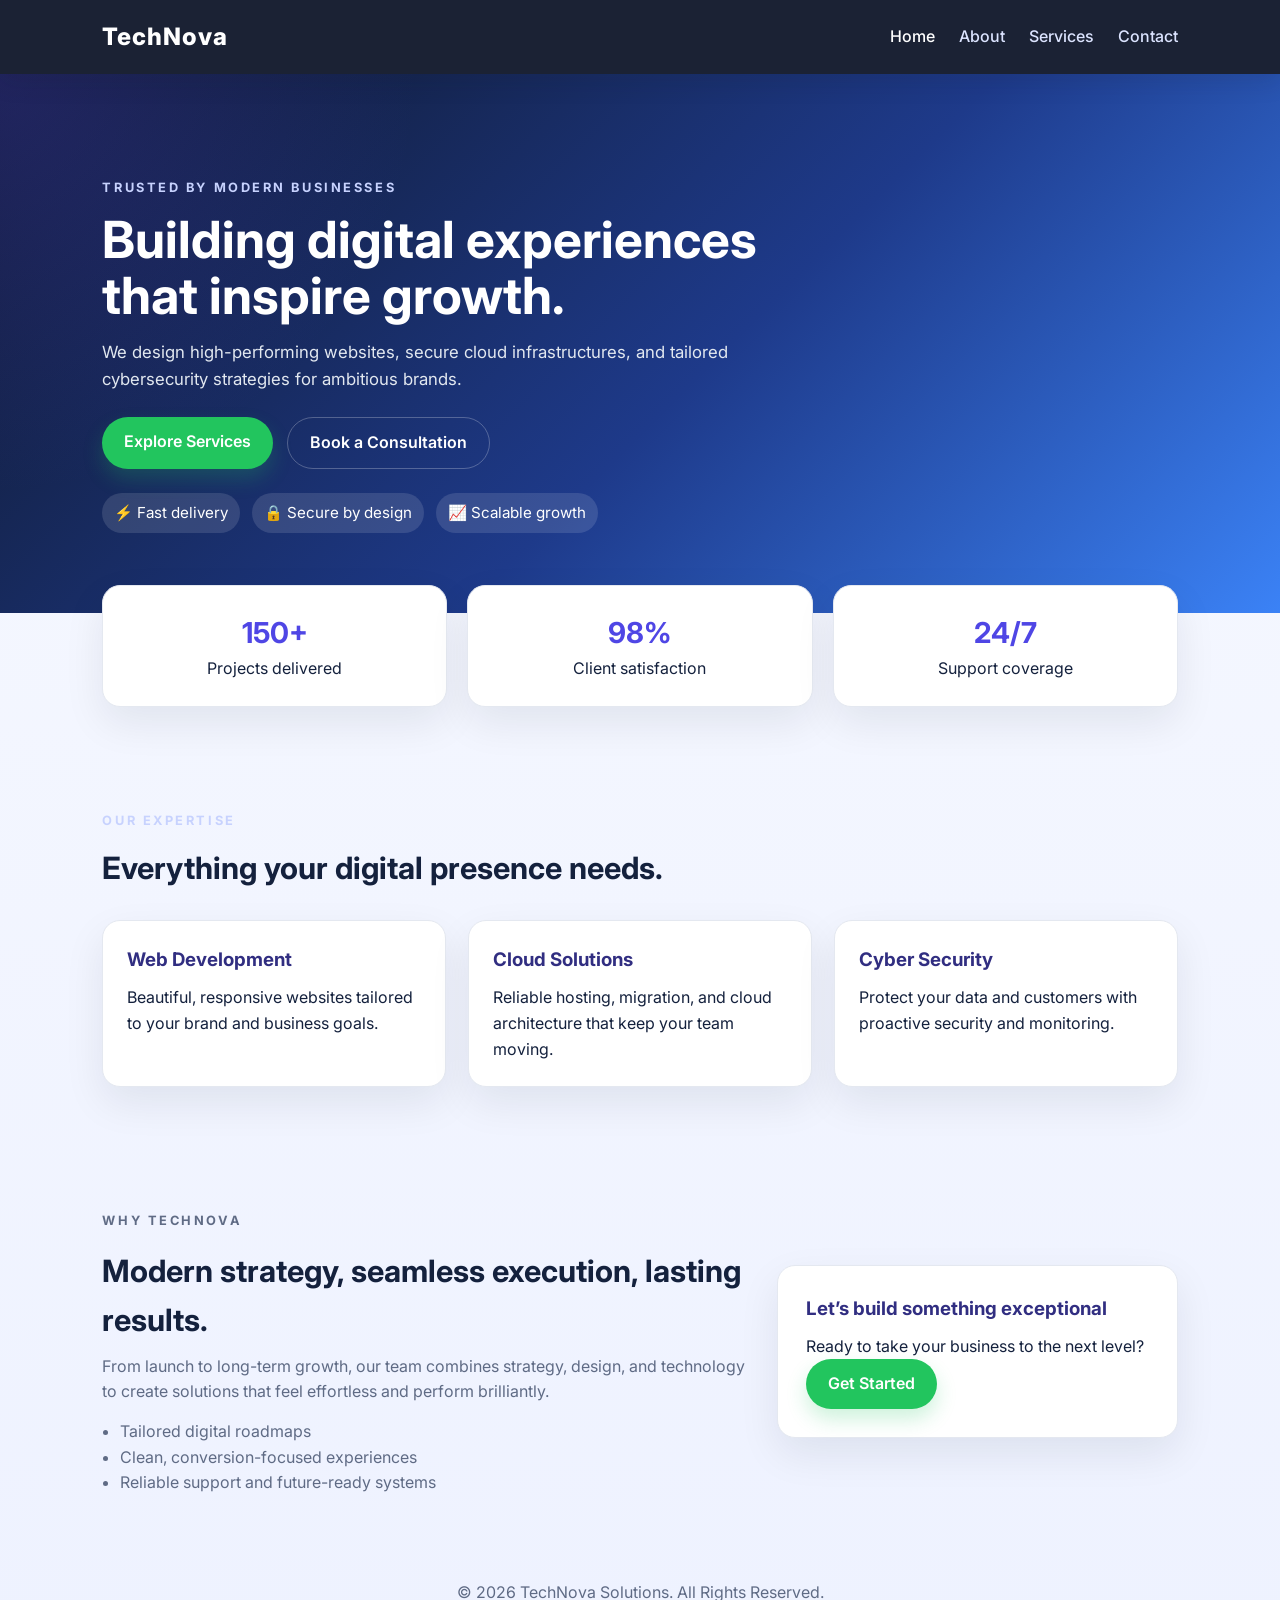
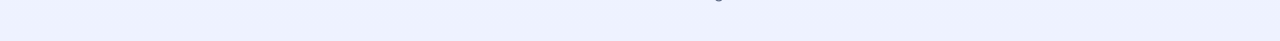
==== index.html @ 33be1dc9 "Add initial HTML structure and CSS for main pages: About, Contact, Services, and Index" ====
<!DOCTYPE html>
<html lang="en">
<head>
  <meta charset="UTF-8">
  <meta name="viewport" content="width=device-width, initial-scale=1.0">
  <title>TechNova | Modern Digital Solutions</title>
  <meta name="description" content="TechNova delivers innovative web, cloud, and cybersecurity solutions for growing businesses.">
  <link rel="preconnect" href="https://fonts.googleapis.com">
  <link rel="preconnect" href="https://fonts.gstatic.com" crossorigin>
  <link href="https://fonts.googleapis.com/css2?family=Inter:wght@400;500;600;700;800&display=swap" rel="stylesheet">
  <link rel="stylesheet" href="css/style.css">
</head>
<body>
  <header>
    <nav class="navbar">
      <a href="index.html" class="logo">TechNova</a>
      <ul class="nav-links">
        <li><a href="index.html" class="active">Home</a></li>
        <li><a href="about.html">About</a></li>
        <li><a href="services.html">Services</a></li>
        <li><a href="contact.html">Contact</a></li>
      </ul>
    </nav>
  </header>

  <main>
    <section class="hero">
      <div class="hero-content">
        <p class="eyebrow">Trusted by modern businesses</p>
        <h1>Building digital experiences that inspire growth.</h1>
        <p class="hero-text">We design high-performing websites, secure cloud infrastructures, and tailored cybersecurity strategies for ambitious brands.</p>
        <div class="hero-actions">
          <a class="btn btn-primary" href="services.html">Explore Services</a>
          <a class="btn btn-secondary" href="contact.html">Book a Consultation</a>
        </div>
        <div class="hero-badges">
          <span>⚡ Fast delivery</span>
          <span>🔒 Secure by design</span>
          <span>📈 Scalable growth</span>
        </div>
      </div>
    </section>

    <section class="stats">
      <div class="stat-card">
        <h3>150+</h3>
        <p>Projects delivered</p>
      </div>
      <div class="stat-card">
        <h3>98%</h3>
        <p>Client satisfaction</p>
      </div>
      <div class="stat-card">
        <h3>24/7</h3>
        <p>Support coverage</p>
      </div>
    </section>

    <section class="section">
      <div class="section-heading">
        <p class="eyebrow">Our expertise</p>
        <h2>Everything your digital presence needs.</h2>
      </div>
      <div class="cards">
        <article class="card">
          <h3>Web Development</h3>
          <p>Beautiful, responsive websites tailored to your brand and business goals.</p>
        </article>
        <article class="card">
          <h3>Cloud Solutions</h3>
          <p>Reliable hosting, migration, and cloud architecture that keep your team moving.</p>
        </article>
        <article class="card">
          <h3>Cyber Security</h3>
          <p>Protect your data and customers with proactive security and monitoring.</p>
        </article>
      </div>
    </section>

    <section class="section about-section">
      <div class="about-content">
        <p class="eyebrow">Why TechNova</p>
        <h2>Modern strategy, seamless execution, lasting results.</h2>
        <p>From launch to long-term growth, our team combines strategy, design, and technology to create solutions that feel effortless and perform brilliantly.</p>
        <ul>
          <li>Tailored digital roadmaps</li>
          <li>Clean, conversion-focused experiences</li>
          <li>Reliable support and future-ready systems</li>
        </ul>
      </div>
      <div class="about-panel">
        <h3>Let’s build something exceptional</h3>
        <p>Ready to take your business to the next level?</p>
        <a class="btn btn-primary" href="contact.html">Get Started</a>
      </div>
    </section>
  </main>

  <footer>
    <p>&copy; 2026 TechNova Solutions. All Rights Reserved.</p>
  </footer>
</body>
</html>
---- css/style.css ----
:root {
  --bg: #f5f7ff;
  --surface: #ffffff;
  --text: #14213d;
  --muted: #5f6b85;
  --primary: #4f46e5;
  --primary-dark: #312e81;
  --accent: #22c55e;
  --border: #e4e8f0;
}

* {
  margin: 0;
  padding: 0;
  box-sizing: border-box;
  font-family: 'Inter', sans-serif;
}

body {
  background: linear-gradient(180deg, #f7f9ff 0%, #eef2ff 100%);
  color: var(--text);
  line-height: 1.6;
}

.navbar {
  display: flex;
  justify-content: space-between;
  align-items: center;
  padding: 18px 8%;
  background: rgba(15, 23, 42, 0.95);
  box-shadow: 0 8px 24px rgba(15, 23, 42, 0.12);
  position: sticky;
  top: 0;
  z-index: 100;
}

.logo {
  color: #fff;
  font-size: 1.5rem;
  font-weight: 800;
  text-decoration: none;
  letter-spacing: 0.04em;
}

.nav-links {
  display: flex;
  list-style: none;
  gap: 24px;
}

.nav-links a {
  color: #dce4ff;
  text-decoration: none;
  font-weight: 500;
  transition: color 0.3s ease;
}

.nav-links a:hover,
.nav-links a.active {
  color: #fff;
}

.hero {
  padding: 100px 8% 80px;
  background: radial-gradient(circle at top left, rgba(79, 70, 229, 0.28), transparent 30%), linear-gradient(135deg, #0f172a 0%, #1e3a8a 55%, #3b82f6 100%);
  color: #fff;
}

.hero-content {
  max-width: 760px;
}

.eyebrow {
  display: inline-block;
  margin-bottom: 12px;
  font-size: 0.8rem;
  font-weight: 700;
  letter-spacing: 0.2em;
  text-transform: uppercase;
  color: #c7d2fe;
}

.hero h1 {
  font-size: clamp(2.2rem, 4vw, 3.6rem);
  line-height: 1.1;
  margin-bottom: 16px;
}

.hero-text {
  font-size: 1.05rem;
  color: #e2e8f0;
  max-width: 650px;
  margin-bottom: 24px;
}

.hero-actions {
  display: flex;
  flex-wrap: wrap;
  gap: 14px;
  margin-bottom: 24px;
}

.btn {
  display: inline-block;
  padding: 12px 22px;
  border-radius: 999px;
  text-decoration: none;
  font-weight: 600;
  transition: transform 0.2s ease, box-shadow 0.2s ease;
}

.btn:hover {
  transform: translateY(-2px);
}

.btn-primary {
  background: var(--accent);
  color: #fff;
  box-shadow: 0 10px 20px rgba(34, 197, 94, 0.22);
}

.btn-secondary {
  background: transparent;
  color: #fff;
  border: 1px solid rgba(255, 255, 255, 0.25);
}

.hero-badges {
  display: flex;
  flex-wrap: wrap;
  gap: 12px;
}

.hero-badges span {
  background: rgba(255, 255, 255, 0.12);
  padding: 8px 12px;
  border-radius: 999px;
  font-size: 0.95rem;
}

.stats {
  display: grid;
  grid-template-columns: repeat(auto-fit, minmax(180px, 1fr));
  gap: 20px;
  padding: 0 8% 40px;
  margin-top: -28px;
}

.stat-card,
.card,
.about-panel {
  background: var(--surface);
  border: 1px solid var(--border);
  border-radius: 18px;
  box-shadow: 0 16px 40px rgba(15, 23, 42, 0.08);
}

.stat-card {
  padding: 24px;
  text-align: center;
}

.stat-card h3 {
  font-size: 1.8rem;
  color: var(--primary);
}

.section {
  padding: 60px 8%;
}

.section-heading {
  margin-bottom: 28px;
}

.section-heading h2,
.about-content h2 {
  font-size: clamp(1.6rem, 2.4vw, 2.2rem);
  margin-bottom: 10px;
}

.cards {
  display: grid;
  grid-template-columns: repeat(auto-fit, minmax(220px, 1fr));
  gap: 22px;
}

.card {
  padding: 24px;
  transition: transform 0.25s ease, box-shadow 0.25s ease;
}

.card:hover {
  transform: translateY(-5px);
  box-shadow: 0 20px 40px rgba(15, 23, 42, 0.12);
}

.card h3 {
  margin-bottom: 10px;
  color: var(--primary-dark);
}

.about-section {
  display: grid;
  grid-template-columns: 1.3fr 0.8fr;
  gap: 24px;
  align-items: center;
}

.about-content p {
  color: var(--muted);
  margin-bottom: 14px;
}

.about-content ul {
  padding-left: 18px;
  color: var(--muted);
}

.about-panel {
  padding: 28px;
}

.about-panel h3 {
  margin-bottom: 10px;
  color: var(--primary-dark);
}

footer {
  text-align: center;
  padding: 24px 8% 36px;
  color: var(--muted);
}

form {
  display: flex;
  flex-direction: column;
  gap: 15px;
  max-width: 600px;
}

input,
textarea {
  padding: 12px;
  border: 1px solid var(--border);
  border-radius: 10px;
  background: #fff;
}

button {
  border: none;
  cursor: pointer;
}

@media (max-width: 768px) {
  .navbar {
    flex-direction: column;
    gap: 12px;
  }

  .nav-links {
    flex-wrap: wrap;
    justify-content: center;
    gap: 14px;
  }

  .hero {
    padding-top: 72px;
  }

  .about-section {
    grid-template-columns: 1fr;
  }
}
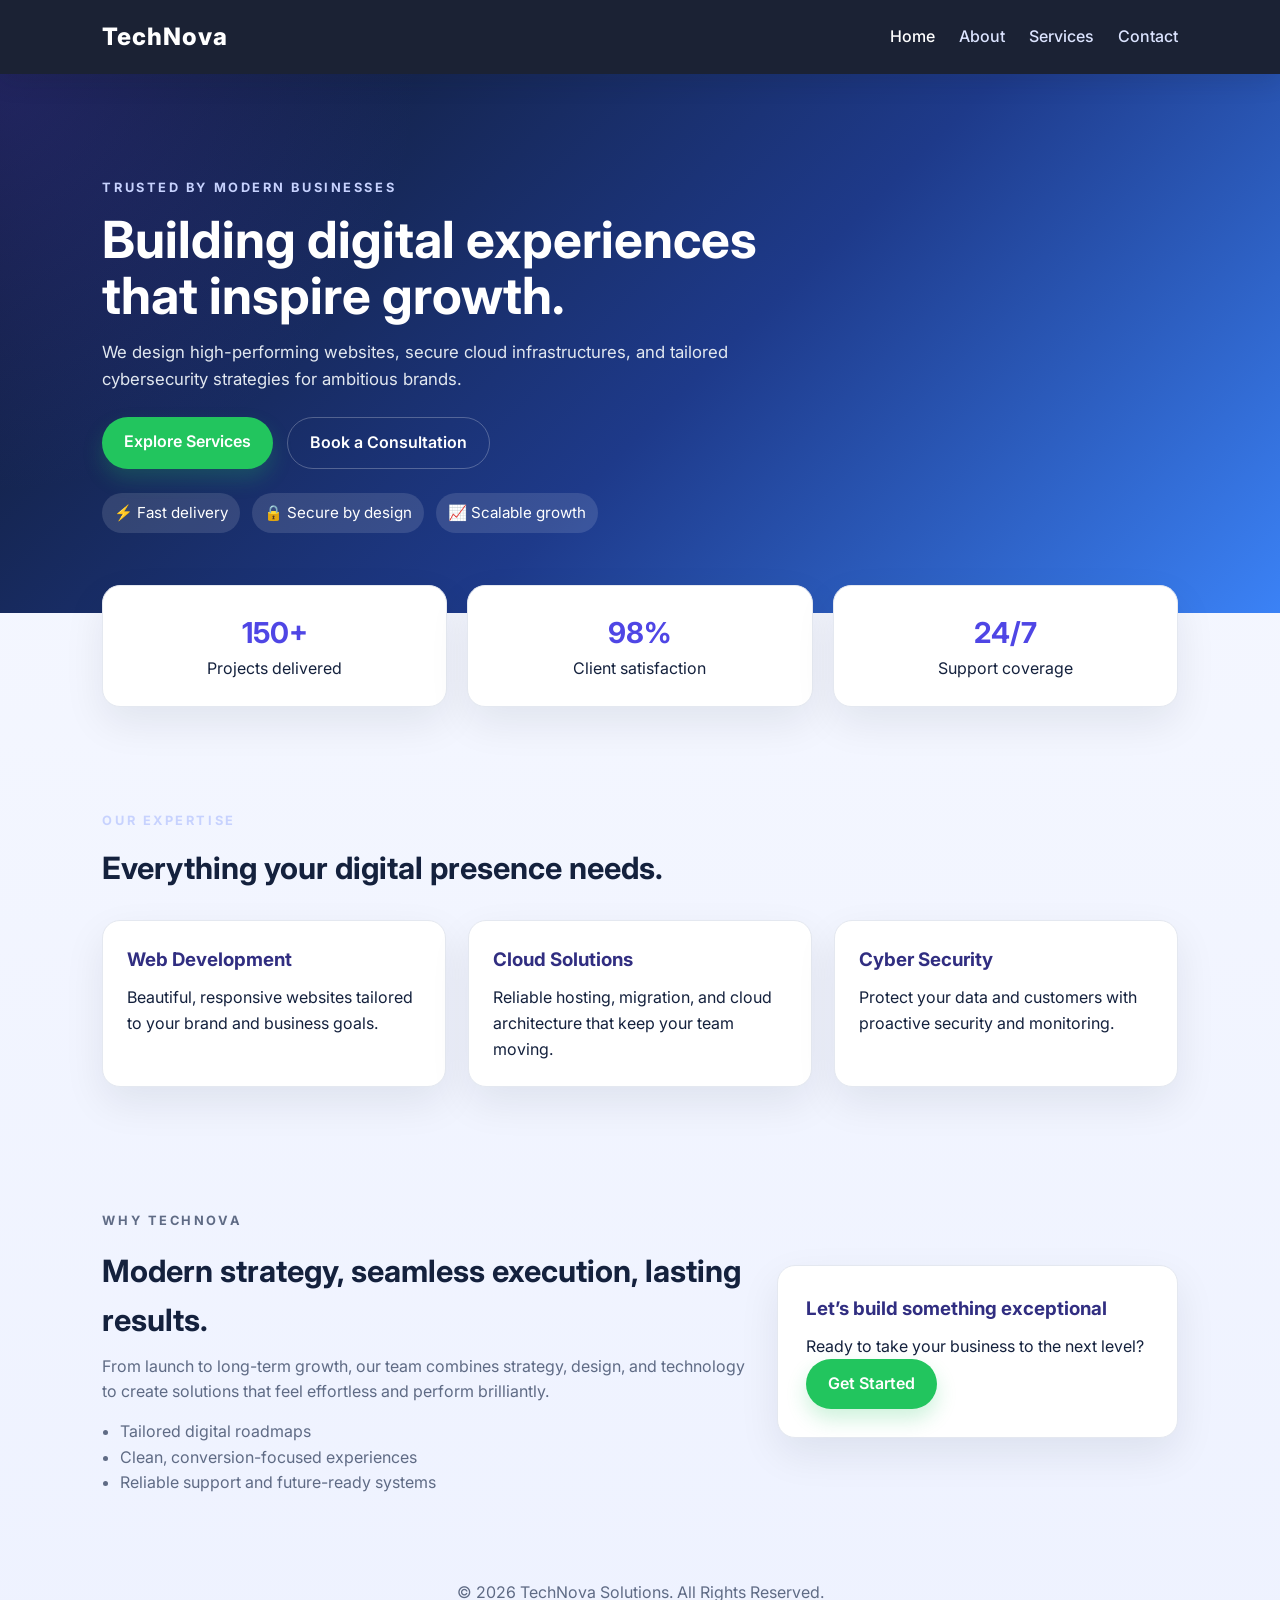
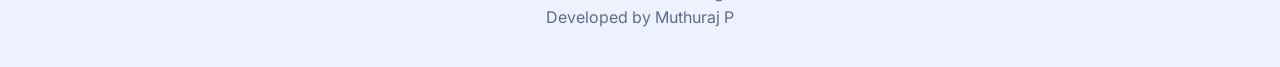
==== commit 59fb9163: "Add developer attribution to footers in About, Contact, Index, and Services pages" ====
--- a/index.html
+++ b/index.html
@@ -98,6 +98,7 @@
 
   <footer>
     <p>&copy; 2026 TechNova Solutions. All Rights Reserved.</p>
+    <p>Developed by Muthuraj P</p>
   </footer>
 </body>
 </html>
--- a/css/style.css
+++ b/css/style.css
@@ -61,13 +61,15 @@
   color: #fff;
 }
 
-.hero {
+.hero,
+.page-hero {
   padding: 100px 8% 80px;
   background: radial-gradient(circle at top left, rgba(79, 70, 229, 0.28), transparent 30%), linear-gradient(135deg, #0f172a 0%, #1e3a8a 55%, #3b82f6 100%);
   color: #fff;
 }
 
-.hero-content {
+.hero-content,
+.page-hero-content {
   max-width: 760px;
 }
 
@@ -81,13 +83,15 @@
   color: #c7d2fe;
 }
 
-.hero h1 {
+.hero h1,
+.page-hero h1 {
   font-size: clamp(2.2rem, 4vw, 3.6rem);
   line-height: 1.1;
   margin-bottom: 16px;
 }
 
-.hero-text {
+.hero-text,
+.page-hero p {
   font-size: 1.05rem;
   color: #e2e8f0;
   max-width: 650px;
@@ -149,7 +153,9 @@
 
 .stat-card,
 .card,
-.about-panel {
+.about-panel,
+.content-card,
+.contact-card {
   background: var(--surface);
   border: 1px solid var(--border);
   border-radius: 18px;
@@ -170,12 +176,18 @@
   padding: 60px 8%;
 }
 
+.page-section {
+  padding-top: 40px;
+}
+
 .section-heading {
   margin-bottom: 28px;
 }
 
 .section-heading h2,
-.about-content h2 {
+.about-content h2,
+.content-card h2,
+.contact-card h2 {
   font-size: clamp(1.6rem, 2.4vw, 2.2rem);
   margin-bottom: 10px;
 }
@@ -186,12 +198,16 @@
   gap: 22px;
 }
 
-.card {
+.card,
+.content-card,
+.contact-card {
   padding: 24px;
   transition: transform 0.25s ease, box-shadow 0.25s ease;
 }
 
-.card:hover {
+.card:hover,
+.content-card:hover,
+.contact-card:hover {
   transform: translateY(-5px);
   box-shadow: 0 20px 40px rgba(15, 23, 42, 0.12);
 }
@@ -201,6 +217,13 @@
   color: var(--primary-dark);
 }
 
+.card ul,
+.contact-list {
+  margin-top: 12px;
+  padding-left: 18px;
+  color: var(--muted);
+}
+
 .about-section {
   display: grid;
   grid-template-columns: 1.3fr 0.8fr;
@@ -208,7 +231,9 @@
   align-items: center;
 }
 
-.about-content p {
+.about-content p,
+.content-card p,
+.contact-card p {
   color: var(--muted);
   margin-bottom: 14px;
 }
@@ -225,6 +250,32 @@
 .about-panel h3 {
   margin-bottom: 10px;
   color: var(--primary-dark);
+}
+
+.grid {
+  display: grid;
+  gap: 22px;
+}
+
+.two-col {
+  grid-template-columns: repeat(auto-fit, minmax(260px, 1fr));
+}
+
+.wide {
+  max-width: 760px;
+  margin: 0 auto;
+  text-align: center;
+}
+
+.contact-section {
+  padding-top: 40px;
+}
+
+.contact-grid {
+  display: grid;
+  grid-template-columns: repeat(auto-fit, minmax(280px, 1fr));
+  gap: 24px;
+  align-items: start;
 }
 
 footer {
@@ -265,7 +316,8 @@
     gap: 14px;
   }
 
-  .hero {
+  .hero,
+  .page-hero {
     padding-top: 72px;
   }
 
